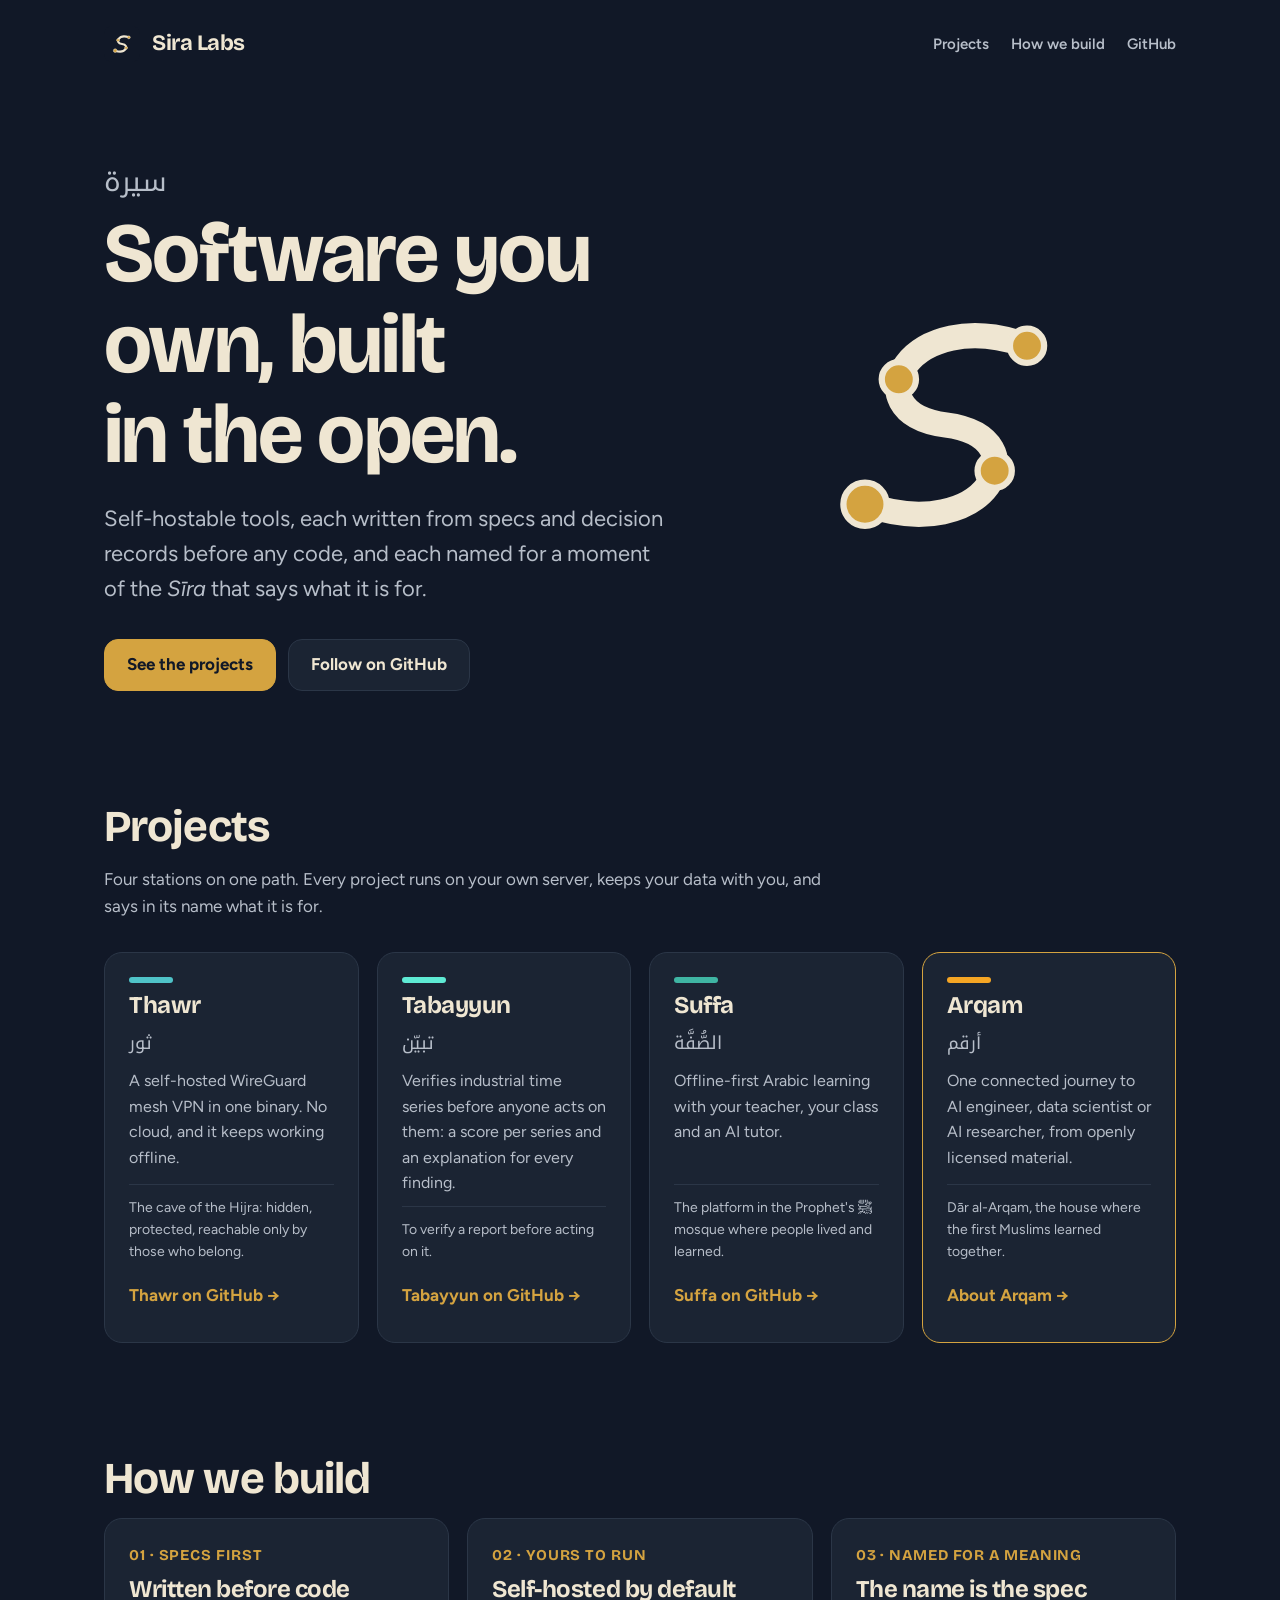
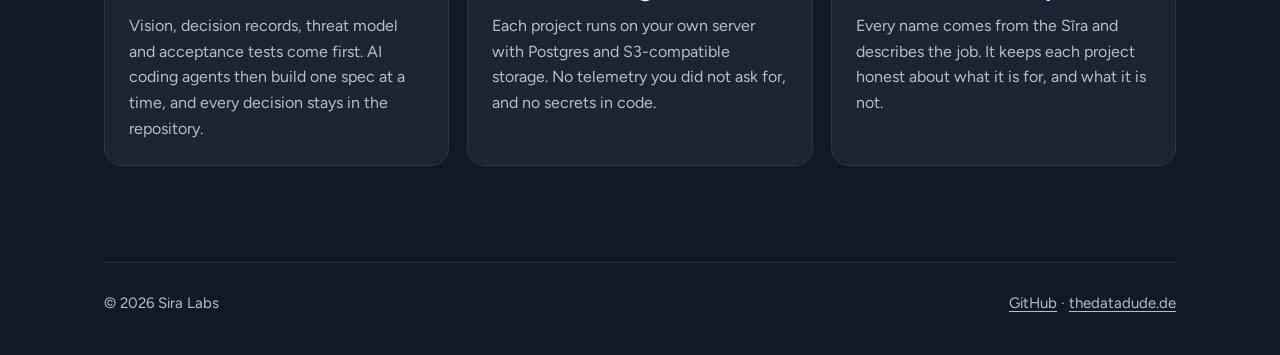
==== index.html @ c822a977 "feat: add Sira Labs website with Arqam product page Static site for siralabs.org: organisation page," ====
<!doctype html>
<html lang="en">
<head>
  <meta charset="utf-8">
  <meta name="viewport" content="width=device-width, initial-scale=1">
  <title>Sira Labs · Software you own, built in the open</title>
  <meta name="description" content="Sira Labs builds self-hostable software from written specs: Thawr, Tabayyun, Suffa and Arqam, each named for a moment of the Sīra.">
  <meta name="theme-color" content="#111827">
  <link rel="icon" href="assets/sira-labs/icon.svg" type="image/svg+xml">
  <meta property="og:title" content="Sira Labs">
  <meta property="og:description" content="Software you own, built in the open.">
  <meta property="og:image" content="https://siralabs.org/assets/sira-labs/social-preview.png">
  <meta property="og:type" content="website">
  <meta property="og:url" content="https://siralabs.org/">
  <link rel="canonical" href="https://siralabs.org/">
  <meta name="twitter:card" content="summary_large_image">
  <link rel="preconnect" href="https://fonts.googleapis.com">
  <link rel="preconnect" href="https://fonts.gstatic.com" crossorigin>
  <link href="https://fonts.googleapis.com/css2?family=Bricolage+Grotesque:opsz,wght@12..96,500;12..96,700&family=Figtree:wght@400;500;600;700&family=Noto+Kufi+Arabic:wght@500;700&display=swap" rel="stylesheet">
  <link rel="stylesheet" href="assets/site.css">
</head>
<body class="theme-sira">
  <a class="skip" href="#main">Skip to content</a>
  <div class="wrap">
    <header class="site-header">
      <a class="brand" href="./"><img src="assets/sira-labs/icon.svg" alt="" width="36" height="36">Sira Labs</a>
      <nav class="nav" aria-label="Main">
        <a href="#projects">Projects</a>
        <a href="#how">How we build</a>
        <a href="https://github.com/Sira-Labs">GitHub</a>
      </nav>
    </header>

    <main id="main">
      <section class="hero" aria-labelledby="hero-title">
        <div>
          <p class="ar" lang="ar" dir="rtl" style="text-align: left">سيرة</p>
          <h1 id="hero-title">Software you own, built in the open.</h1>
          <p class="lede">Self-hostable tools, each written from specs and decision records before any code, and each named for a moment of the <em>Sīra</em> that says what it is for.</p>
          <div class="actions">
            <a class="button primary" href="#projects">See the projects</a>
            <a class="button" href="https://github.com/Sira-Labs">Follow on GitHub</a>
          </div>
        </div>
        <img class="hero-mark" src="assets/sira-labs/mark-dark.svg" alt="The Sira Labs mark: an S-shaped path linking four stations" width="360" height="360">
      </section>

      <section id="projects" aria-labelledby="projects-title">
        <h2 id="projects-title">Projects</h2>
        <p class="section-intro">Four stations on one path. Every project runs on your own server, keeps your data with you, and says in its name what it is for.</p>
        <div class="grid grid-4">
          <article class="card">
            <div class="stripe" style="background: #4fc3c8"></div>
            <h3>Thawr</h3>
            <span class="ar" lang="ar" dir="rtl" style="align-self: flex-start">ثور</span>
            <p>A self-hosted WireGuard mesh VPN in one binary. No cloud, and it keeps working offline.</p>
            <p class="meaning">The cave of the Hijra: hidden, protected, reachable only by those who belong.</p>
            <a class="more" href="https://github.com/thedatadudech/Thawr">Thawr on GitHub →</a>
          </article>
          <article class="card">
            <div class="stripe" style="background: #5eead4"></div>
            <h3>Tabayyun</h3>
            <span class="ar" lang="ar" dir="rtl" style="align-self: flex-start">تبيّن</span>
            <p>Verifies industrial time series before anyone acts on them: a score per series and an explanation for every finding.</p>
            <p class="meaning">To verify a report before acting on it.</p>
            <a class="more" href="https://github.com/Sira-Labs/Tabayyun">Tabayyun on GitHub →</a>
          </article>
          <article class="card">
            <div class="stripe" style="background: #3fb5a3"></div>
            <h3>Suffa</h3>
            <span class="ar" lang="ar" dir="rtl" style="align-self: flex-start">الصُّفَّة</span>
            <p>Offline-first Arabic learning with your teacher, your class and an AI tutor.</p>
            <p class="meaning">The platform in the Prophet's ﷺ mosque where people lived and learned.</p>
            <a class="more" href="https://github.com/thedatadudech/Suffa">Suffa on GitHub →</a>
          </article>
          <article class="card highlight">
            <div class="stripe" style="background: #f5a524"></div>
            <h3>Arqam</h3>
            <span class="ar" lang="ar" dir="rtl" style="align-self: flex-start">أرقم</span>
            <p>One connected journey to AI engineer, data scientist or AI researcher, from openly licensed material.</p>
            <p class="meaning">Dār al-Arqam, the house where the first Muslims learned together.</p>
            <a class="more" href="arqam/">About Arqam →</a>
          </article>
        </div>
      </section>

      <section id="how" aria-labelledby="how-title">
        <h2 id="how-title">How we build</h2>
        <div class="grid grid-3">
          <div class="card">
            <span class="step-number">01 · Specs first</span>
            <h3>Written before code</h3>
            <p>Vision, decision records, threat model and acceptance tests come first. AI coding agents then build one spec at a time, and every decision stays in the repository.</p>
          </div>
          <div class="card">
            <span class="step-number">02 · Yours to run</span>
            <h3>Self-hosted by default</h3>
            <p>Each project runs on your own server with Postgres and S3-compatible storage. No telemetry you did not ask for, and no secrets in code.</p>
          </div>
          <div class="card">
            <span class="step-number">03 · Named for a meaning</span>
            <h3>The name is the spec</h3>
            <p>Every name comes from the Sīra and describes the job. It keeps each project honest about what it is for, and what it is not.</p>
          </div>
        </div>
      </section>
    </main>

    <footer class="site-footer">
      <span>© 2026 Sira Labs</span>
      <span><a href="https://github.com/Sira-Labs">GitHub</a> · <a href="https://www.thedatadude.de">thedatadude.de</a></span>
    </footer>
  </div>
</body>
</html>
---- assets/site.css ----
/* Sira Labs site — one stylesheet for the organisation page and the product pages.
   Themes are set per page with a class on <body>: .theme-sira (night) or .theme-arqam (sand). */

:root {
  --radius: 18px;
  --max: 1120px;
  --font-display: 'Bricolage Grotesque', 'Segoe UI', system-ui, sans-serif;
  --font-body: Figtree, 'Segoe UI', system-ui, sans-serif;
  --font-ar: 'Noto Kufi Arabic', 'Geeza Pro', sans-serif;
}

.theme-sira {
  --bg: #111827;
  --surface: #1b2433;
  --line: #2b3647;
  --text: #efe6d2;
  --muted: #b7bec9;
  --accent: #d4a340;
  --accent-text: #111827;
}

.theme-arqam {
  --bg: #f6efe3;
  --surface: #fffdf8;
  --line: #e6dccb;
  --text: #1e1b4b;
  --muted: #57557a;
  --accent: #f5a524;
  --accent-text: #1e1b4b;
  --link: #b45309;
  --ink: #1e1b4b;
}

* {
  box-sizing: border-box;
}

html {
  scroll-behavior: smooth;
}

@media (prefers-reduced-motion: reduce) {
  html {
    scroll-behavior: auto;
  }
}

body {
  margin: 0;
  background: var(--bg);
  color: var(--text);
  font-family: var(--font-body);
  font-size: 17px;
  line-height: 1.6;
  -webkit-font-smoothing: antialiased;
}

img {
  max-width: 100%;
  height: auto;
  display: block;
}

a {
  color: var(--link, var(--accent));
  text-underline-offset: 3px;
}

a:focus-visible,
.button:focus-visible {
  outline: 3px solid var(--accent);
  outline-offset: 3px;
  border-radius: 6px;
}

.wrap {
  max-width: var(--max);
  margin: 0 auto;
  padding: 0 24px;
}

.skip {
  position: absolute;
  left: -999px;
}

.skip:focus {
  left: 16px;
  top: 16px;
  background: var(--surface);
  padding: 8px 12px;
  z-index: 10;
}

/* Header */
.site-header {
  display: flex;
  align-items: center;
  justify-content: space-between;
  gap: 16px;
  padding: 22px 0;
}

.brand {
  display: flex;
  align-items: center;
  gap: 12px;
  color: var(--text);
  text-decoration: none;
  font-family: var(--font-display);
  font-weight: 700;
  font-size: 22px;
  letter-spacing: -0.02em;
  white-space: nowrap;
}

.brand img {
  width: 36px;
  height: 36px;
}

.nav {
  display: flex;
  gap: 22px;
  flex-wrap: wrap;
}

.nav a {
  color: var(--muted);
  text-decoration: none;
  font-weight: 600;
  font-size: 15px;
  min-height: 44px;
  display: inline-flex;
  align-items: center;
}

.nav a:hover {
  color: var(--text);
}

/* Hero */
.hero {
  padding: 72px 0 56px;
  display: grid;
  grid-template-columns: minmax(0, 1.1fr) minmax(0, 0.9fr);
  gap: 48px;
  align-items: center;
}

.hero .ar {
  font-family: var(--font-ar);
  font-size: 28px;
  color: var(--muted);
  margin: 0 0 4px;
}

h1,
h2,
h3 {
  font-family: var(--font-display);
  letter-spacing: -0.02em;
  line-height: 1.08;
  margin: 0;
  text-wrap: balance;
}

h1 {
  font-size: clamp(44px, 7vw, 84px);
  font-weight: 700;
}

h2 {
  font-size: clamp(30px, 4vw, 44px);
  font-weight: 700;
  margin-bottom: 16px;
}

h3 {
  font-size: 24px;
  font-weight: 700;
}

.lede {
  font-size: clamp(19px, 2vw, 22px);
  color: var(--muted);
  max-width: 34em;
  margin: 20px 0 0;
  text-wrap: pretty;
}

.actions {
  display: flex;
  flex-wrap: wrap;
  gap: 12px;
  margin-top: 32px;
}

.button {
  display: inline-flex;
  align-items: center;
  gap: 10px;
  min-height: 52px;
  padding: 0 22px;
  border-radius: 14px;
  font-weight: 700;
  text-decoration: none;
  border: 1px solid var(--line);
  color: var(--text);
  background: var(--surface);
}

.button.primary {
  background: var(--accent);
  color: var(--accent-text);
  border-color: var(--accent);
}

.hero-mark {
  justify-self: center;
  width: min(360px, 80%);
}

/* Sections */
section {
  padding: 56px 0;
}

.section-intro {
  color: var(--muted);
  max-width: 44em;
  margin: 0 0 32px;
}

.grid {
  display: grid;
  gap: 18px;
}

.grid-4 {
  grid-template-columns: repeat(4, minmax(0, 1fr));
}

.grid-3 {
  grid-template-columns: repeat(3, minmax(0, 1fr));
}

.grid-2 {
  grid-template-columns: repeat(2, minmax(0, 1fr));
}

.card {
  background: var(--surface);
  border: 1px solid var(--line);
  border-radius: var(--radius);
  padding: 24px;
  display: flex;
  flex-direction: column;
  gap: 10px;
}

.card p {
  margin: 0;
  color: var(--muted);
  font-size: 16px;
}

.card .ar {
  font-family: var(--font-ar);
  font-size: 18px;
  color: var(--muted);
}

.card .stripe {
  width: 44px;
  height: 6px;
  border-radius: 3px;
}

.card .meaning {
  font-size: 14px;
  border-top: 1px solid var(--line);
  padding-top: 12px;
  margin-top: auto;
}

.card a.more {
  font-weight: 700;
  text-decoration: none;
  min-height: 44px;
  display: inline-flex;
  align-items: center;
}

.card.highlight {
  border-color: var(--accent);
}

.step-number {
  font-family: var(--font-display);
  font-weight: 700;
  font-size: 15px;
  color: var(--accent);
  letter-spacing: 0.06em;
  text-transform: uppercase;
}

/* Arqam product page */
.shots {
  display: grid;
  grid-template-columns: minmax(0, 0.34fr) minmax(0, 0.66fr);
  gap: 20px;
  align-items: start;
}

.shots img,
.phone-row img {
  border-radius: 22px;
  border: 1px solid var(--line);
  box-shadow: 0 18px 50px -24px rgba(30, 27, 75, 0.35);
}

.phone-row {
  display: grid;
  grid-template-columns: repeat(3, minmax(0, 1fr));
  gap: 20px;
  max-width: 860px;
}

.caption {
  font-size: 14px;
  color: var(--muted);
  margin-top: 10px;
}

.band {
  background: var(--ink, var(--surface));
  color: #f6efe3;
  border-radius: 28px;
  padding: 48px;
}

.band h2,
.band h3 {
  color: #f6efe3;
}

.band p,
.band li {
  color: #d9d6ee;
}

.band a {
  color: #fbbf24;
}

.timeline {
  list-style: none;
  padding: 0;
  margin: 0;
  display: grid;
  gap: 12px;
}

.timeline li {
  display: grid;
  grid-template-columns: 170px minmax(0, 1fr);
  gap: 16px;
  padding: 14px 0;
  border-bottom: 1px solid var(--line);
}

.timeline li:last-child {
  border-bottom: 0;
}

.timeline .when {
  font-weight: 700;
}

.sources {
  display: flex;
  flex-wrap: wrap;
  gap: 10px;
  padding: 0;
  margin: 0;
  list-style: none;
}

.sources li {
  padding: 8px 14px;
  border-radius: 999px;
  background: var(--surface);
  border: 1px solid var(--line);
  font-weight: 600;
  font-size: 15px;
}

/* Footer */
.site-footer {
  border-top: 1px solid var(--line);
  padding: 28px 0 40px;
  margin-top: 40px;
  color: var(--muted);
  font-size: 15px;
  display: flex;
  justify-content: space-between;
  flex-wrap: wrap;
  gap: 12px;
}

.site-footer a {
  color: var(--muted);
}

@media (max-width: 900px) {
  .hero {
    grid-template-columns: 1fr;
    padding-top: 40px;
  }

  .hero-mark {
    grid-row: 1;
    width: 160px;
    justify-self: start;
  }

  .grid-4 {
    grid-template-columns: repeat(2, minmax(0, 1fr));
  }

  .grid-3,
  .grid-2,
  .shots {
    grid-template-columns: 1fr;
  }

  .band {
    padding: 32px 22px;
  }

  .timeline li {
    grid-template-columns: 1fr;
    gap: 2px;
  }
}

@media (max-width: 560px) {
  .site-header {
    flex-wrap: wrap;
    row-gap: 4px;
  }

  .grid-4,
  .phone-row {
    grid-template-columns: 1fr;
  }

  .phone-row {
    max-width: 360px;
  }

  .nav {
    gap: 14px;
  }
}
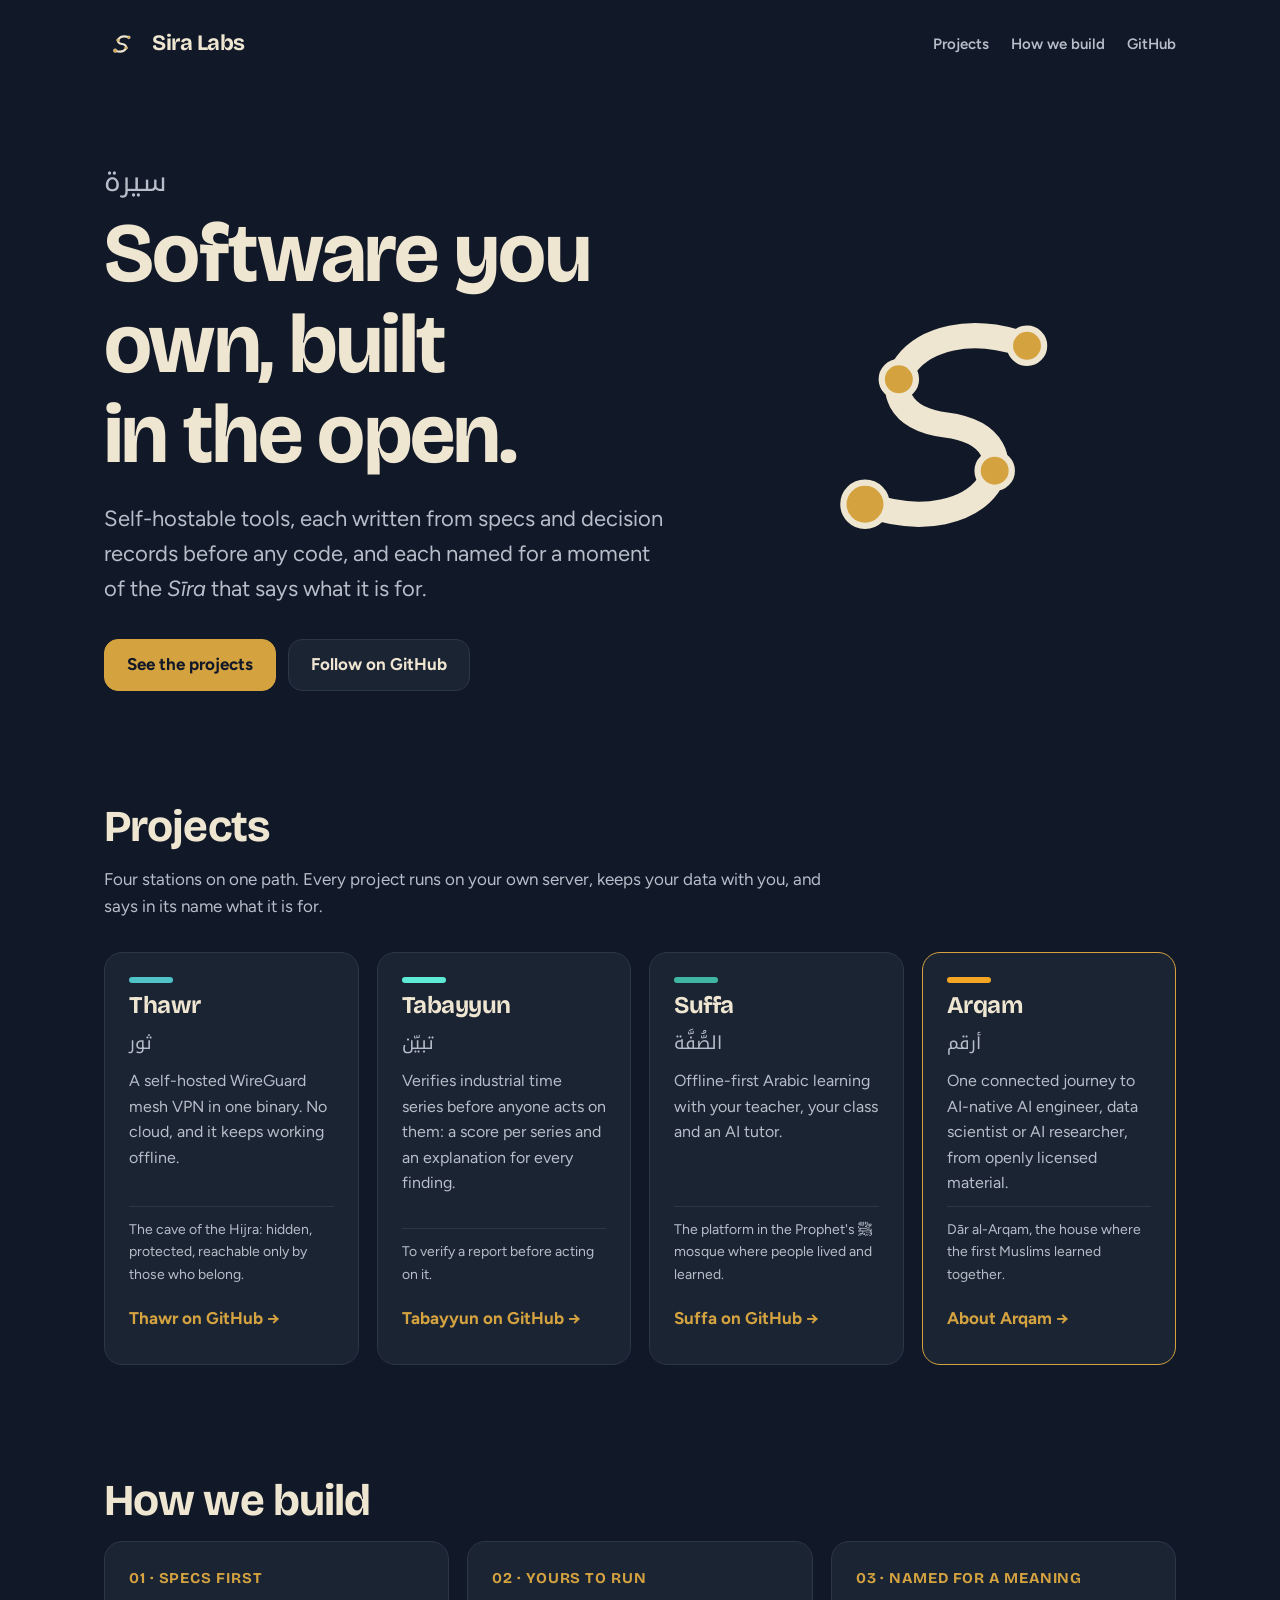
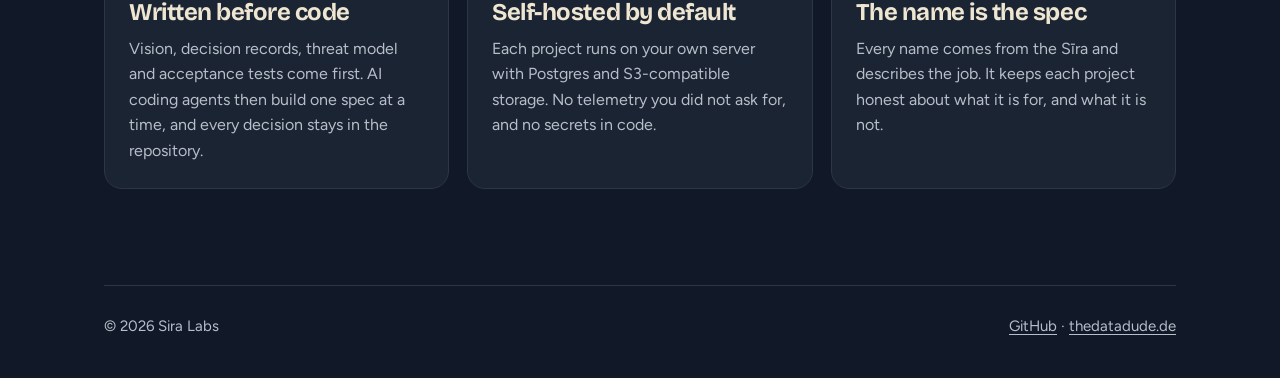
==== commit 883298d7: "docs: describe the Arqam tracks as AI-native Co-Authored-By: Claude Opus 5.5 <noreply@anthropic.com>" ====
--- a/index.html
+++ b/index.html
@@ -71,13 +71,13 @@
             <span class="ar" lang="ar" dir="rtl" style="align-self: flex-start">الصُّفَّة</span>
             <p>Offline-first Arabic learning with your teacher, your class and an AI tutor.</p>
             <p class="meaning">The platform in the Prophet's ﷺ mosque where people lived and learned.</p>
-            <a class="more" href="https://github.com/thedatadudech/Suffa">Suffa on GitHub →</a>
+            <a class="more" href="https://github.com/Sira-Labs/Suffa">Suffa on GitHub →</a>
           </article>
           <article class="card highlight">
             <div class="stripe" style="background: #f5a524"></div>
             <h3>Arqam</h3>
             <span class="ar" lang="ar" dir="rtl" style="align-self: flex-start">أرقم</span>
-            <p>One connected journey to AI engineer, data scientist or AI researcher, from openly licensed material.</p>
+            <p>One connected journey to AI-native AI engineer, data scientist or AI researcher, from openly licensed material.</p>
             <p class="meaning">Dār al-Arqam, the house where the first Muslims learned together.</p>
             <a class="more" href="arqam/">About Arqam →</a>
           </article>
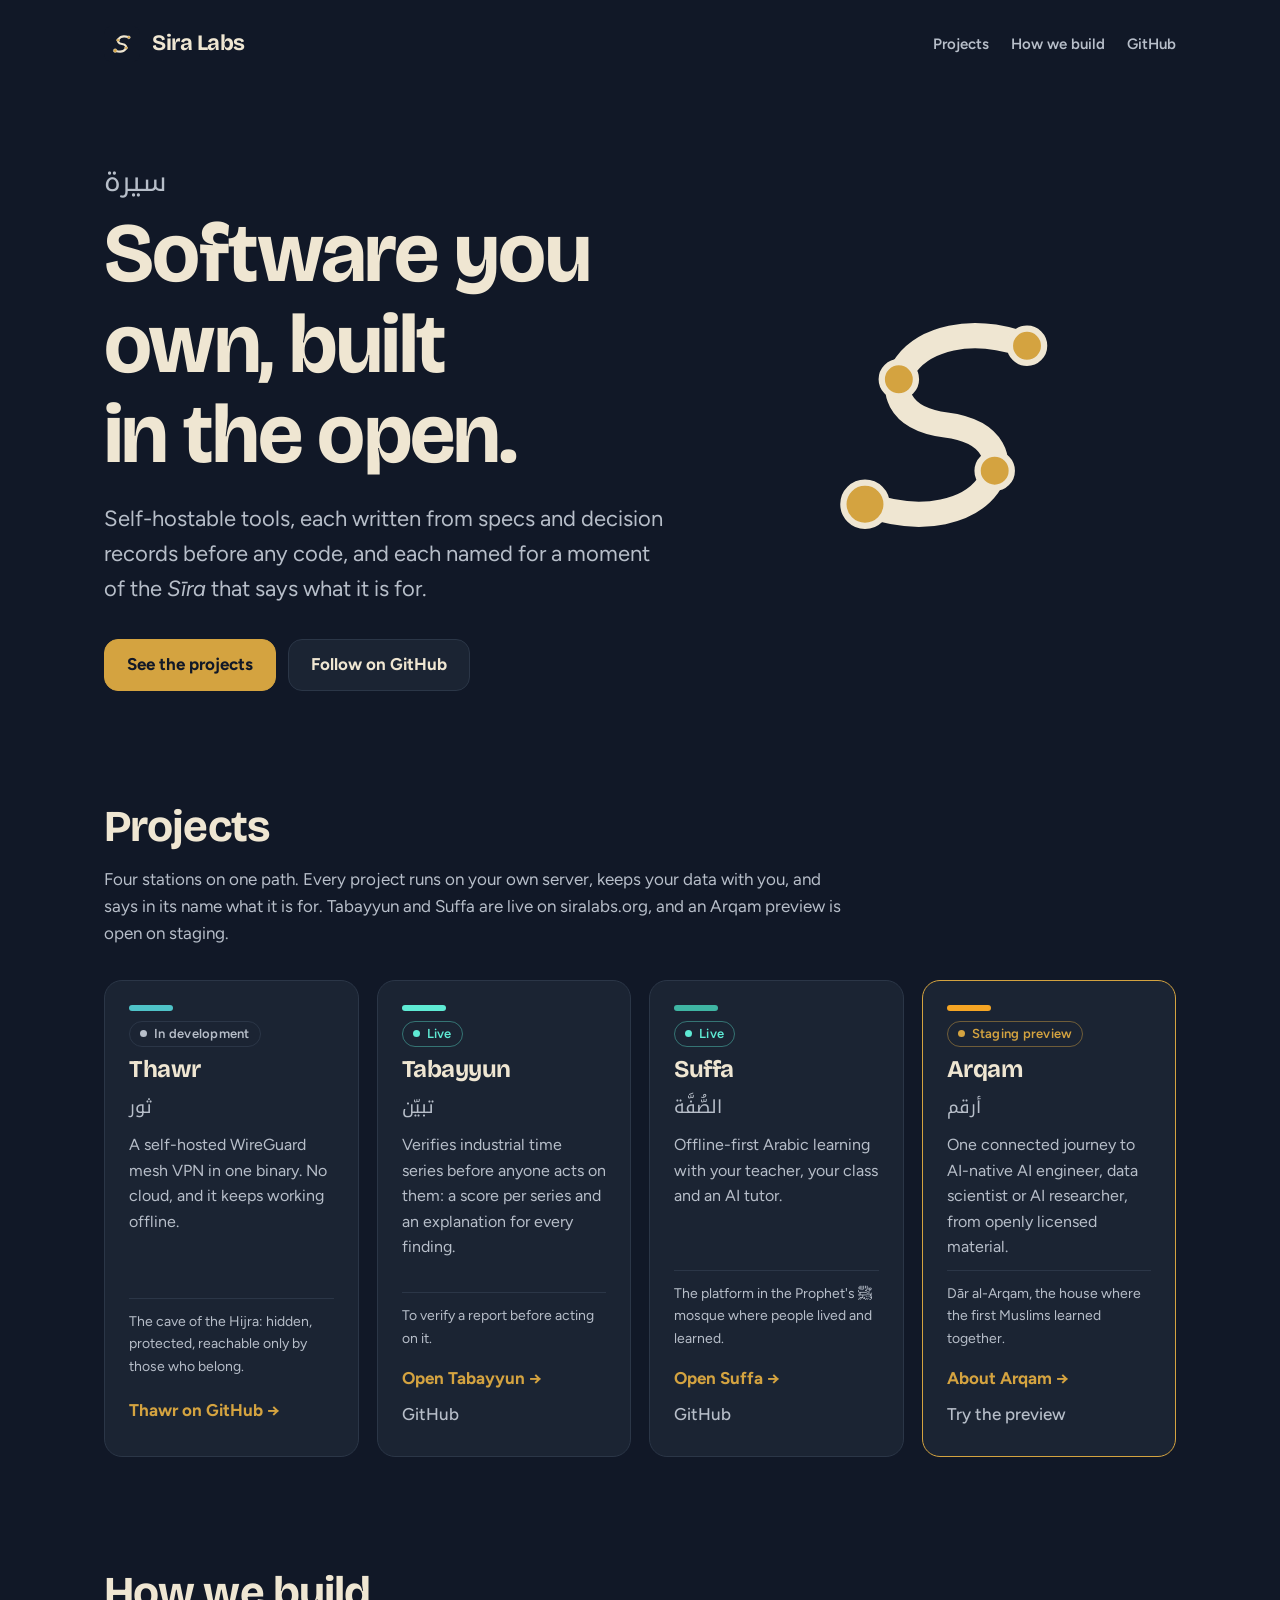
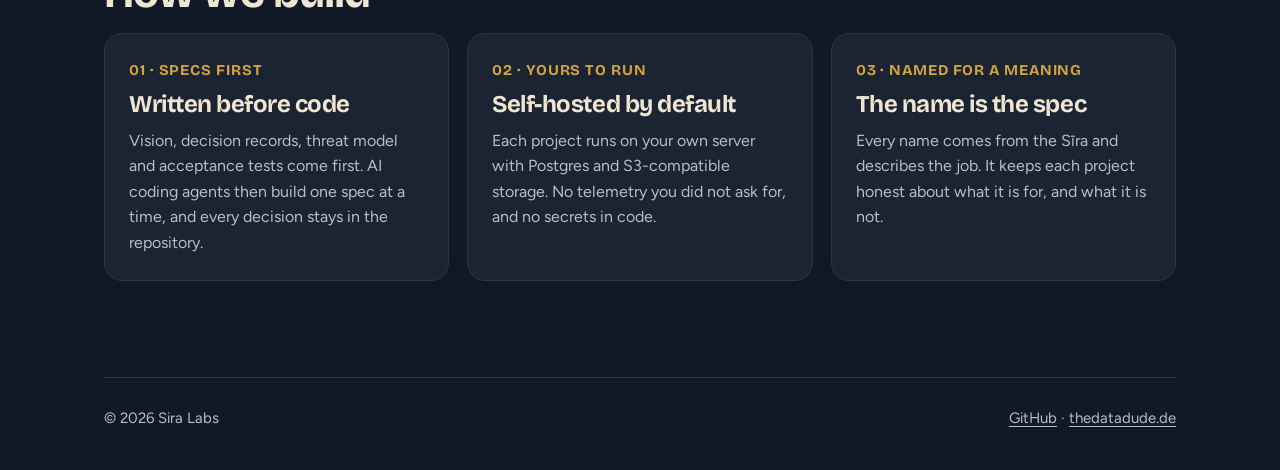
==== commit e8b80249: "feat: link live project subdomains from the organisation page Tabayyun and Suffa now run at tabayyun" ====
--- a/index.html
+++ b/index.html
@@ -4,7 +4,7 @@
   <meta charset="utf-8">
   <meta name="viewport" content="width=device-width, initial-scale=1">
   <title>Sira Labs · Software you own, built in the open</title>
-  <meta name="description" content="Sira Labs builds self-hostable software from written specs: Thawr, Tabayyun, Suffa and Arqam, each named for a moment of the Sīra.">
+  <meta name="description" content="Sira Labs builds self-hostable software from written specs: Thawr, Tabayyun, Suffa and Arqam, each named for a moment of the Sīra. Tabayyun and Suffa are live at tabayyun.siralabs.org and suffa.siralabs.org.">
   <meta name="theme-color" content="#111827">
   <link rel="icon" href="assets/sira-labs/icon.svg" type="image/svg+xml">
   <meta property="og:title" content="Sira Labs">
@@ -47,10 +47,11 @@
 
       <section id="projects" aria-labelledby="projects-title">
         <h2 id="projects-title">Projects</h2>
-        <p class="section-intro">Four stations on one path. Every project runs on your own server, keeps your data with you, and says in its name what it is for.</p>
+        <p class="section-intro">Four stations on one path. Every project runs on your own server, keeps your data with you, and says in its name what it is for. Tabayyun and Suffa are live on siralabs.org, and an Arqam preview is open on staging.</p>
         <div class="grid grid-4">
           <article class="card">
             <div class="stripe" style="background: #4fc3c8"></div>
+            <span class="status">In development</span>
             <h3>Thawr</h3>
             <span class="ar" lang="ar" dir="rtl" style="align-self: flex-start">ثور</span>
             <p>A self-hosted WireGuard mesh VPN in one binary. No cloud, and it keeps working offline.</p>
@@ -59,27 +60,39 @@
           </article>
           <article class="card">
             <div class="stripe" style="background: #5eead4"></div>
+            <span class="status live">Live</span>
             <h3>Tabayyun</h3>
             <span class="ar" lang="ar" dir="rtl" style="align-self: flex-start">تبيّن</span>
             <p>Verifies industrial time series before anyone acts on them: a score per series and an explanation for every finding.</p>
             <p class="meaning">To verify a report before acting on it.</p>
-            <a class="more" href="https://github.com/Sira-Labs/Tabayyun">Tabayyun on GitHub →</a>
+            <div class="links">
+              <a class="more" href="https://tabayyun.siralabs.org/">Open Tabayyun →</a>
+              <a class="more secondary" href="https://github.com/Sira-Labs/Tabayyun">GitHub</a>
+            </div>
           </article>
           <article class="card">
             <div class="stripe" style="background: #3fb5a3"></div>
+            <span class="status live">Live</span>
             <h3>Suffa</h3>
             <span class="ar" lang="ar" dir="rtl" style="align-self: flex-start">الصُّفَّة</span>
             <p>Offline-first Arabic learning with your teacher, your class and an AI tutor.</p>
             <p class="meaning">The platform in the Prophet's ﷺ mosque where people lived and learned.</p>
-            <a class="more" href="https://github.com/Sira-Labs/Suffa">Suffa on GitHub →</a>
+            <div class="links">
+              <a class="more" href="https://suffa.siralabs.org/">Open Suffa →</a>
+              <a class="more secondary" href="https://github.com/Sira-Labs/Suffa">GitHub</a>
+            </div>
           </article>
           <article class="card highlight">
             <div class="stripe" style="background: #f5a524"></div>
+            <span class="status staging">Staging preview</span>
             <h3>Arqam</h3>
             <span class="ar" lang="ar" dir="rtl" style="align-self: flex-start">أرقم</span>
             <p>One connected journey to AI-native AI engineer, data scientist or AI researcher, from openly licensed material.</p>
             <p class="meaning">Dār al-Arqam, the house where the first Muslims learned together.</p>
-            <a class="more" href="arqam/">About Arqam →</a>
+            <div class="links">
+              <a class="more" href="arqam/">About Arqam →</a>
+              <a class="more secondary" href="https://arqam-stg.siralabs.org/">Try the preview</a>
+            </div>
           </article>
         </div>
       </section>
--- a/assets/site.css
+++ b/assets/site.css
@@ -296,6 +296,54 @@
   border-color: var(--accent);
 }
 
+/* Project status chip and link row on the organisation page */
+.card .status {
+  align-self: flex-start;
+  display: inline-flex;
+  align-items: center;
+  gap: 7px;
+  font-size: 13px;
+  font-weight: 600;
+  letter-spacing: 0.02em;
+  color: var(--muted);
+  border: 1px solid var(--line);
+  border-radius: 999px;
+  padding: 2px 10px;
+}
+
+.card .status::before {
+  content: '';
+  width: 7px;
+  height: 7px;
+  border-radius: 50%;
+  background: currentColor;
+}
+
+.card .status.live {
+  color: #5eead4;
+  border-color: rgba(94, 234, 212, 0.4);
+}
+
+.card .status.staging {
+  color: var(--accent);
+  border-color: rgba(212, 163, 64, 0.45);
+}
+
+.card .links {
+  display: flex;
+  flex-direction: column;
+  align-items: flex-start;
+}
+
+.card .links a.more {
+  min-height: 36px;
+}
+
+.card a.more.secondary {
+  font-weight: 500;
+  color: var(--muted);
+}
+
 .step-number {
   font-family: var(--font-display);
   font-weight: 700;
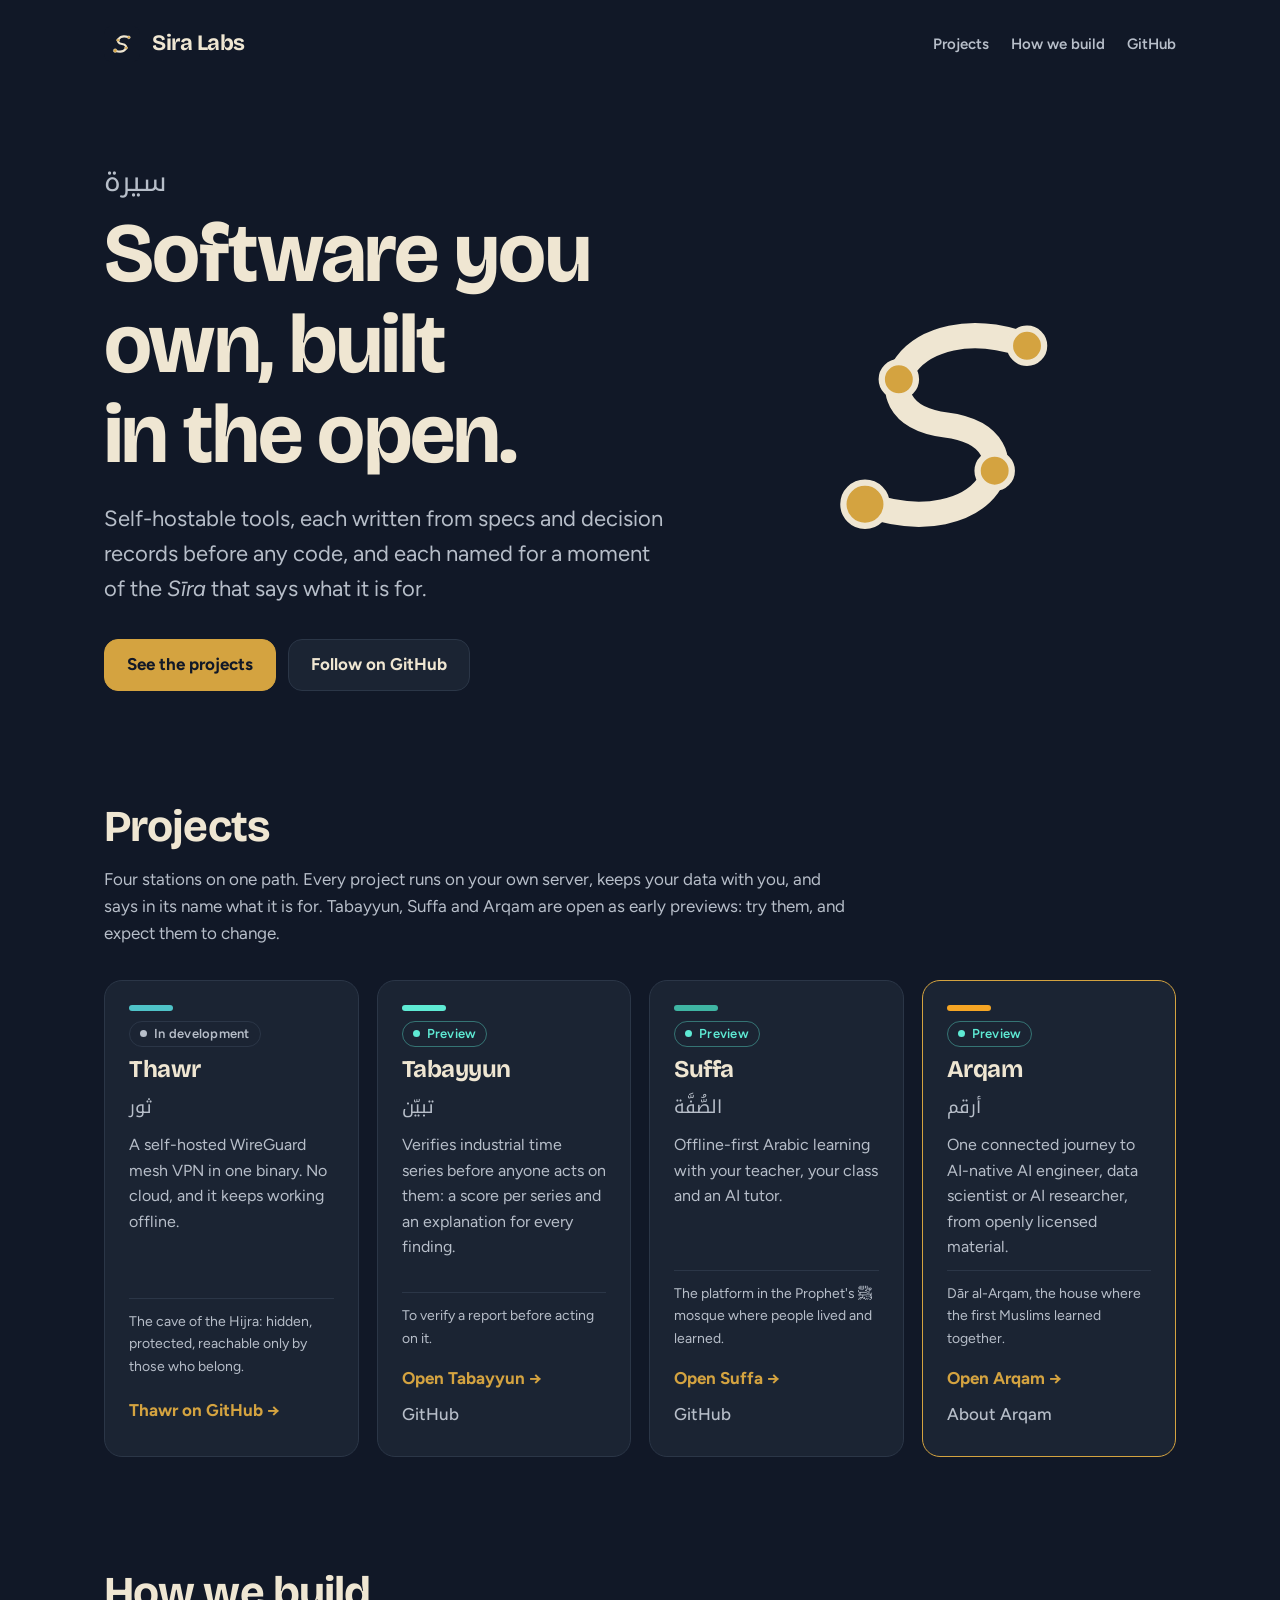
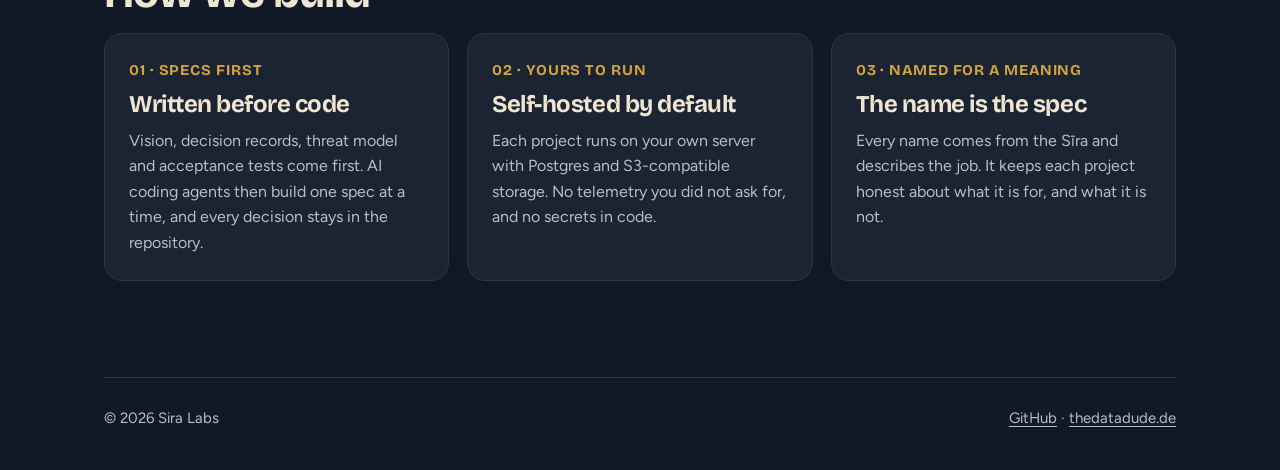
==== commit 3ce87784: "fix: label all hosted apps as previews instead of live/staging Tabayyun, Suffa and Arqam all run on " ====
--- a/index.html
+++ b/index.html
@@ -4,7 +4,7 @@
   <meta charset="utf-8">
   <meta name="viewport" content="width=device-width, initial-scale=1">
   <title>Sira Labs · Software you own, built in the open</title>
-  <meta name="description" content="Sira Labs builds self-hostable software from written specs: Thawr, Tabayyun, Suffa and Arqam, each named for a moment of the Sīra. Tabayyun and Suffa are live at tabayyun.siralabs.org and suffa.siralabs.org.">
+  <meta name="description" content="Sira Labs builds self-hostable software from written specs: Thawr, Tabayyun, Suffa and Arqam, each named for a moment of the Sīra. Tabayyun, Suffa and Arqam are open as early previews.">
   <meta name="theme-color" content="#111827">
   <link rel="icon" href="assets/sira-labs/icon.svg" type="image/svg+xml">
   <meta property="og:title" content="Sira Labs">
@@ -47,7 +47,7 @@
 
       <section id="projects" aria-labelledby="projects-title">
         <h2 id="projects-title">Projects</h2>
-        <p class="section-intro">Four stations on one path. Every project runs on your own server, keeps your data with you, and says in its name what it is for. Tabayyun and Suffa are live on siralabs.org, and an Arqam preview is open on staging.</p>
+        <p class="section-intro">Four stations on one path. Every project runs on your own server, keeps your data with you, and says in its name what it is for. Tabayyun, Suffa and Arqam are open as early previews: try them, and expect them to change.</p>
         <div class="grid grid-4">
           <article class="card">
             <div class="stripe" style="background: #4fc3c8"></div>
@@ -60,7 +60,7 @@
           </article>
           <article class="card">
             <div class="stripe" style="background: #5eead4"></div>
-            <span class="status live">Live</span>
+            <span class="status preview">Preview</span>
             <h3>Tabayyun</h3>
             <span class="ar" lang="ar" dir="rtl" style="align-self: flex-start">تبيّن</span>
             <p>Verifies industrial time series before anyone acts on them: a score per series and an explanation for every finding.</p>
@@ -72,7 +72,7 @@
           </article>
           <article class="card">
             <div class="stripe" style="background: #3fb5a3"></div>
-            <span class="status live">Live</span>
+            <span class="status preview">Preview</span>
             <h3>Suffa</h3>
             <span class="ar" lang="ar" dir="rtl" style="align-self: flex-start">الصُّفَّة</span>
             <p>Offline-first Arabic learning with your teacher, your class and an AI tutor.</p>
@@ -84,14 +84,14 @@
           </article>
           <article class="card highlight">
             <div class="stripe" style="background: #f5a524"></div>
-            <span class="status staging">Staging preview</span>
+            <span class="status preview">Preview</span>
             <h3>Arqam</h3>
             <span class="ar" lang="ar" dir="rtl" style="align-self: flex-start">أرقم</span>
             <p>One connected journey to AI-native AI engineer, data scientist or AI researcher, from openly licensed material.</p>
             <p class="meaning">Dār al-Arqam, the house where the first Muslims learned together.</p>
             <div class="links">
-              <a class="more" href="arqam/">About Arqam →</a>
-              <a class="more secondary" href="https://arqam-stg.siralabs.org/">Try the preview</a>
+              <a class="more" href="https://arqam-stg.siralabs.org/">Open Arqam →</a>
+              <a class="more secondary" href="arqam/">About Arqam</a>
             </div>
           </article>
         </div>
--- a/assets/site.css
+++ b/assets/site.css
@@ -319,14 +319,9 @@
   background: currentColor;
 }
 
-.card .status.live {
+.card .status.preview {
   color: #5eead4;
   border-color: rgba(94, 234, 212, 0.4);
-}
-
-.card .status.staging {
-  color: var(--accent);
-  border-color: rgba(212, 163, 64, 0.45);
 }
 
 .card .links {
